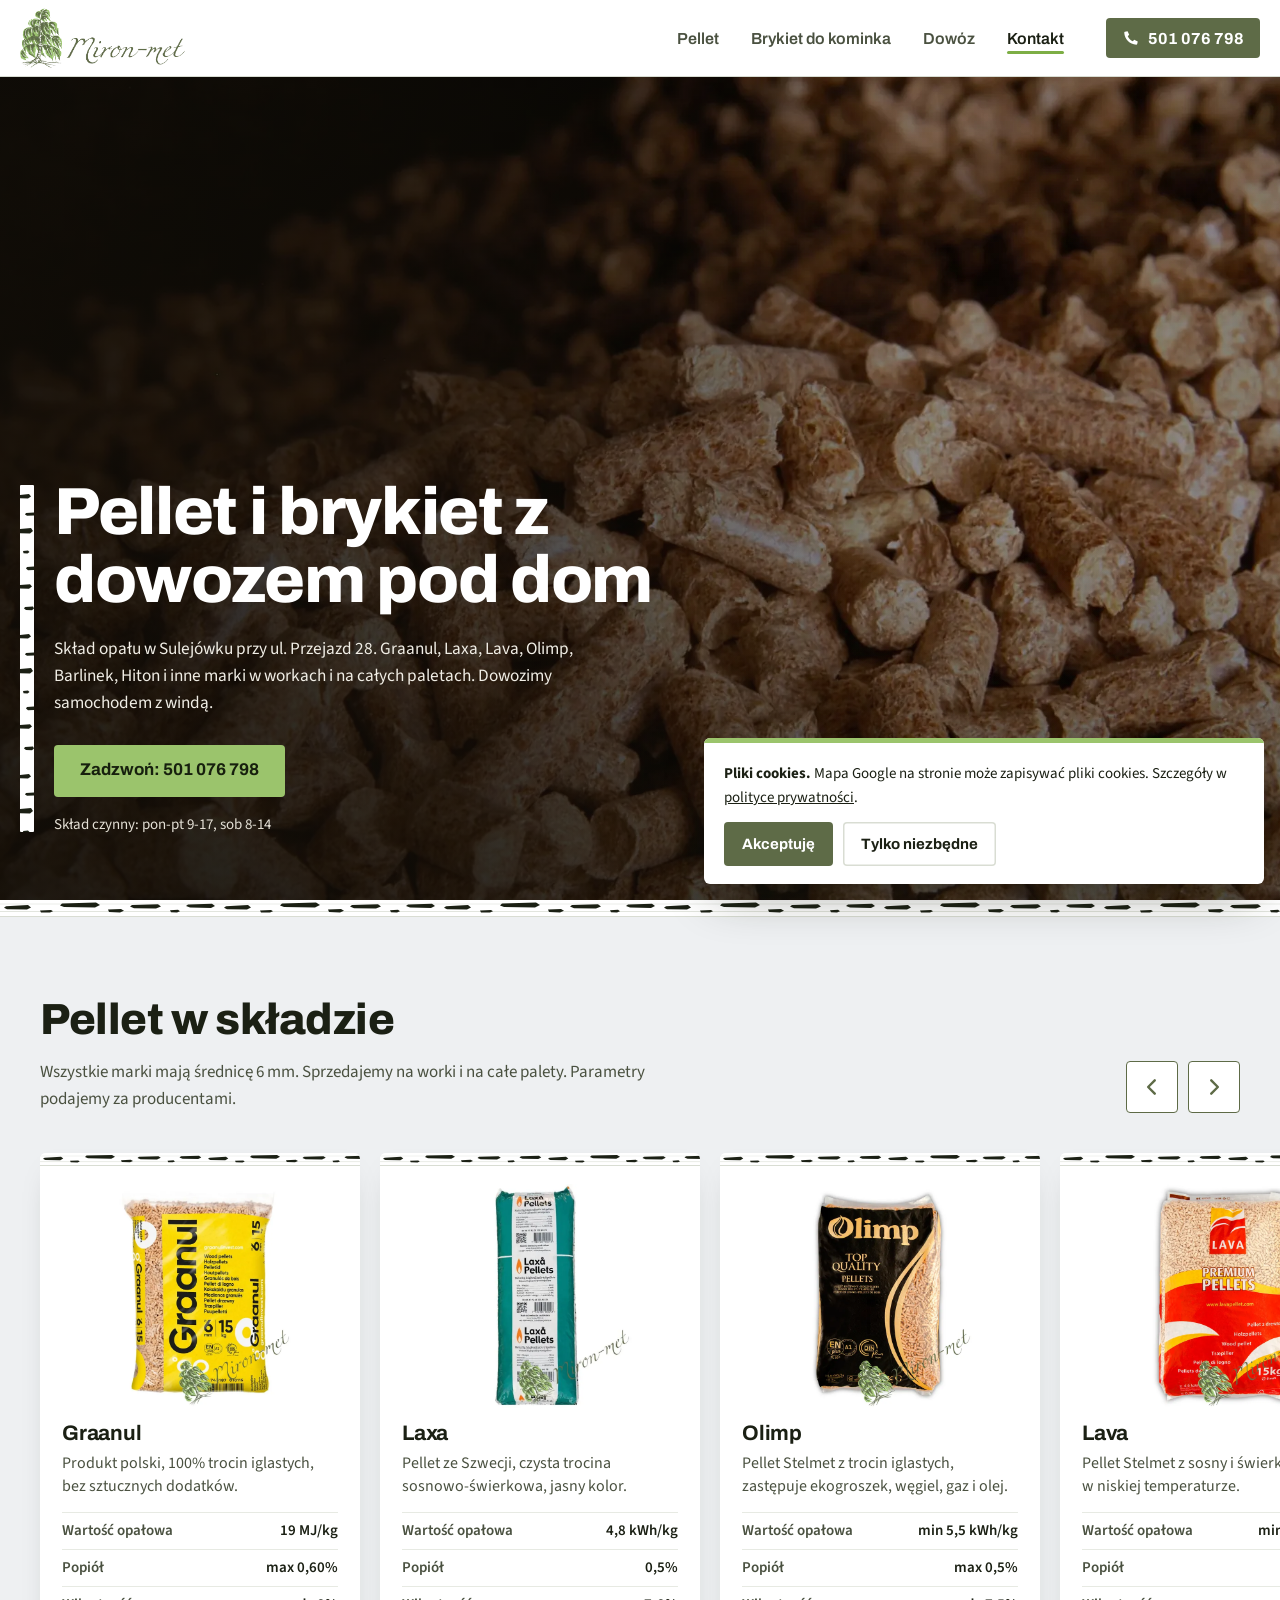
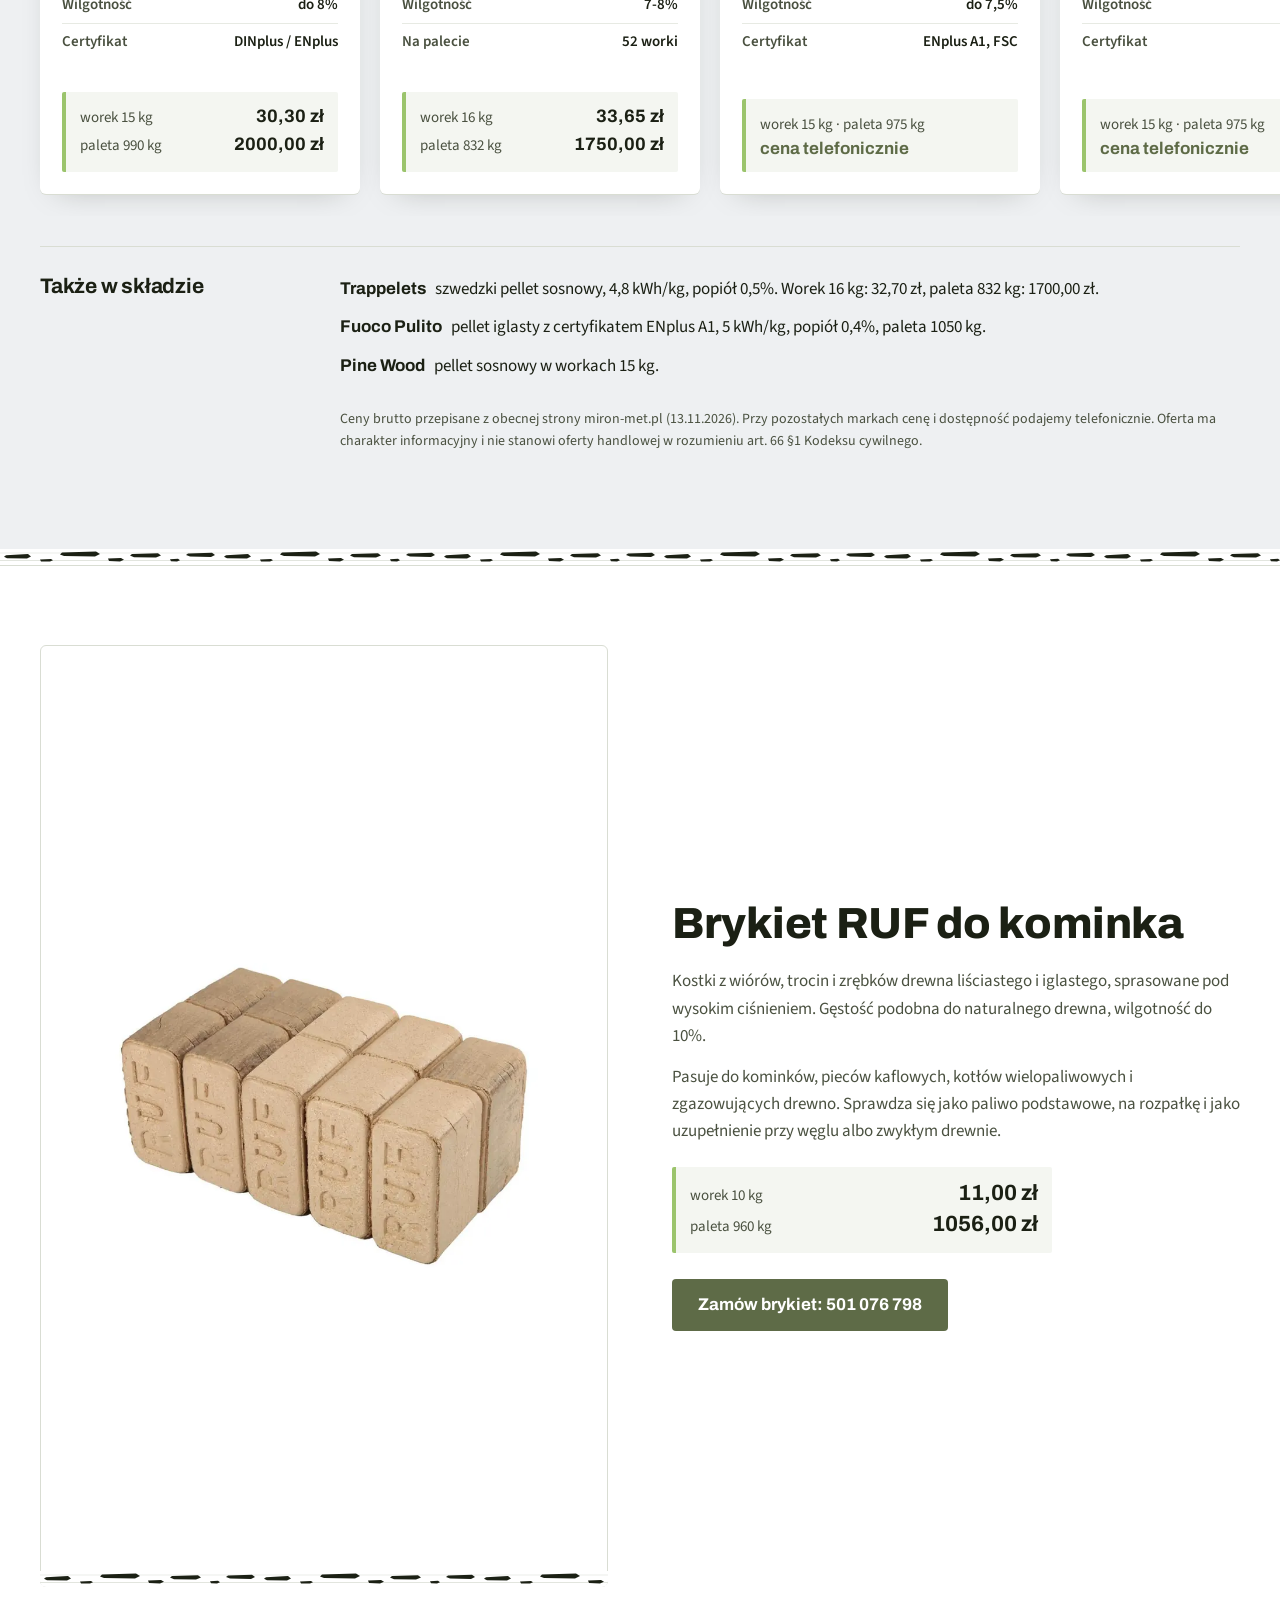
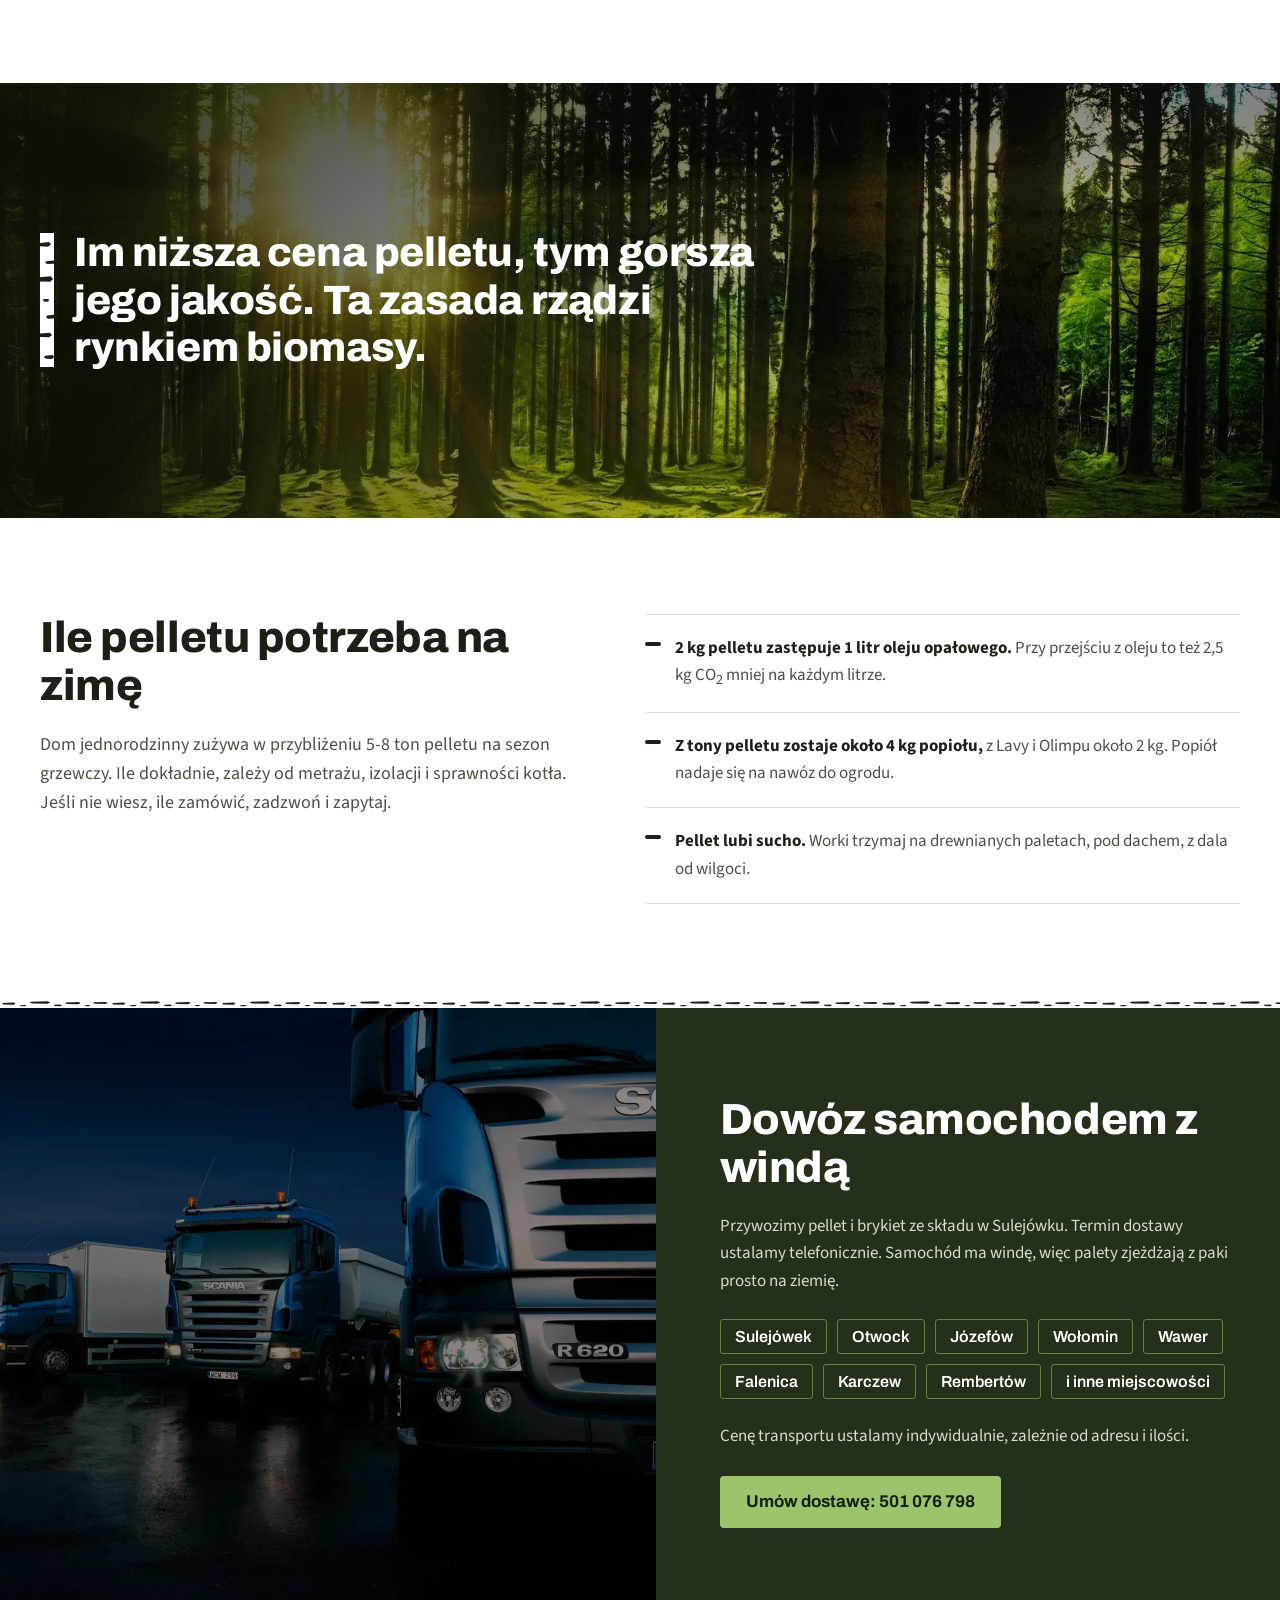
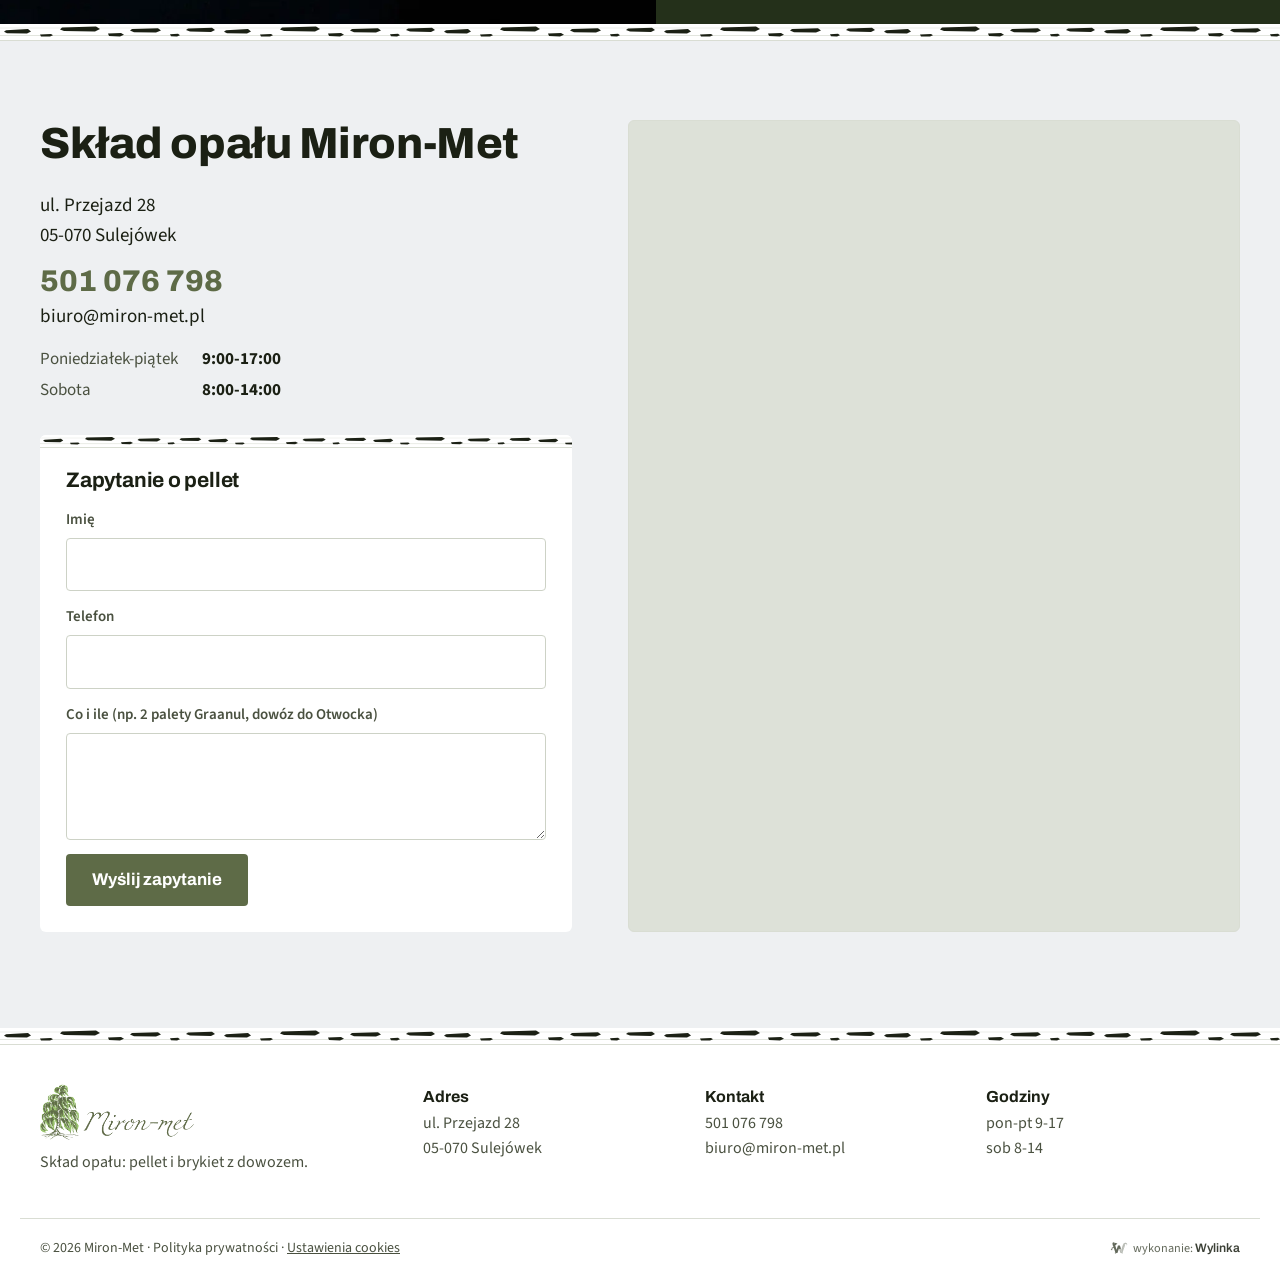
==== index.html @ 3f027bc9 "Podgląd nowej strony Miron-Met (koncepcja wokół brzozy z logo)" ====
<!doctype html>
<html lang="pl">
<head>
<meta charset="utf-8">
<meta name="viewport" content="width=device-width,initial-scale=1">
<meta name="robots" content="noindex,nofollow">
<title>Pellet Sulejówek z dowozem | Miron-Met, skład opału ul. Przejazd 28</title>
<meta name="description" content="Skład opału Miron-Met w Sulejówku: pellet Graanul, Laxa, Lava, Olimp, Barlinek, Hiton i brykiet RUF. Worki i palety, dowóz samochodem z windą: Otwock, Józefów, Wołomin, Wawer, Rembertów.">
<link rel="icon" href="img/favicon-32.png" sizes="32x32">
<link rel="apple-touch-icon" href="img/ikona.png">
<link rel="preconnect" href="https://fonts.googleapis.com">
<link rel="preconnect" href="https://fonts.gstatic.com" crossorigin>
<link href="https://fonts.googleapis.com/css2?family=Archivo:wght@600;700;800&family=Source+Sans+3:wght@400;600;700&display=swap" rel="stylesheet">
<link rel="preload" as="image" href="img/hero-m.webp" media="(max-width:760px)">
<link rel="preload" as="image" href="img/hero.webp" media="(min-width:761px)">
<link rel="stylesheet" href="styl.css">
</head>
<body>

<header class="top" id="top">
  <div class="top__in">
    <a class="logo" href="#top" aria-label="Miron-Met, strona główna"><img src="img/logo.webp" width="557" height="203" alt="Miron-Met"></a>
    <nav class="nav" id="nav" aria-label="Menu główne">
      <a href="#pellet" class="is-active">Pellet</a>
      <a href="#brykiet">Brykiet do kominka</a>
      <a href="#dowoz">Dowóz</a>
      <a href="#kontakt">Kontakt</a>
      <a class="nav__tel-m" href="tel:+48501076798">Zadzwoń: 501 076 798</a>
    </nav>
    <a class="top__tel" href="tel:+48501076798"><svg viewBox="0 0 20 20" aria-hidden="true"><path d="M6.2 2.5 8 6.4 6.4 8c.9 2.2 3.4 4.7 5.6 5.6l1.6-1.6 3.9 1.8-.6 2.9c-.1.5-.6.8-1.1.8C8.6 17.1 2.9 11.4 2.5 4.2c0-.5.3-1 .8-1.1z"/></svg><span>501 076 798</span></a>
    <button class="burger" id="burger" aria-expanded="false" aria-controls="nav" aria-label="Otwórz menu"><span></span><span></span></button>
  </div>
</header>

<main>
<section class="hero" aria-labelledby="h1">
  <picture>
    <source media="(max-width:760px)" srcset="img/hero-m.webp">
    <img class="hero__img" src="img/hero.webp" width="1920" height="1197" alt="Pellet drzewny z bliska" fetchpriority="high">
  </picture>
  <div class="hero__in">
    <div class="hero__txt">
      <h1 id="h1">Pellet i brykiet z dowozem pod dom</h1>
      <p>Skład opału w Sulejówku przy ul. Przejazd 28. Graanul, Laxa, Lava, Olimp, Barlinek, Hiton i inne marki w workach i na całych paletach. Dowozimy samochodem z windą.</p>
      <a class="btn btn--lisc" href="tel:+48501076798">Zadzwoń: 501 076 798</a>
      <p class="hero__godz">Skład czynny: pon-pt 9-17, sob 8-14</p>
    </div>
  </div>
</section>

<section class="sek sek--szara" id="pellet" aria-labelledby="h-pellet">
  <div class="wrap">
    <div class="sek__head">
      <h2 id="h-pellet">Pellet w składzie</h2>
      <p>Wszystkie marki mają średnicę 6 mm. Sprzedajemy na worki i na całe palety. Parametry podajemy za producentami.</p>
      <div class="strzalki" aria-hidden="false">
        <button class="strz" data-dir="-1" aria-label="Poprzednie"><svg viewBox="0 0 20 20"><path d="M12.5 4 6.5 10l6 6"/></svg></button>
        <button class="strz" data-dir="1" aria-label="Następne"><svg viewBox="0 0 20 20"><path d="M7.5 4l6 6-6 6"/></svg></button>
      </div>
    </div>
  </div>
  <div class="tor" id="tor" tabindex="0" aria-label="Marki pelletu, przesuń w bok">
    <article class="karta">
      <div class="karta__img"><img src="img/graanul.webp" width="600" height="699" alt="Worek pelletu Graanul 15 kg" loading="lazy"></div>
      <div class="karta__txt">
        <h3>Graanul</h3>
        <p class="karta__opis">Produkt polski, 100% trocin iglastych, bez sztucznych dodatków.</p>
        <ul class="parametry"><li><span>Wartość opałowa</span>19 MJ/kg</li><li><span>Popiół</span>max 0,60%</li><li><span>Wilgotność</span>do 8%</li><li><span>Certyfikat</span>DINplus / ENplus</li></ul>
        <ul class="ceny"><li><span>worek 15 kg</span><b>30,30 zł</b></li><li><span>paleta 990 kg</span><b>2000,00 zł</b></li></ul>
      </div>
    </article>
    <article class="karta">
      <div class="karta__img"><img src="img/laxa.webp" width="600" height="699" alt="Worki pelletu Laxa 16 kg" loading="lazy"></div>
      <div class="karta__txt">
        <h3>Laxa</h3>
        <p class="karta__opis">Pellet ze Szwecji, czysta trocina sosnowo-świerkowa, jasny kolor.</p>
        <ul class="parametry"><li><span>Wartość opałowa</span>4,8 kWh/kg</li><li><span>Popiół</span>0,5%</li><li><span>Wilgotność</span>7-8%</li><li><span>Na palecie</span>52 worki</li></ul>
        <ul class="ceny"><li><span>worek 16 kg</span><b>33,65 zł</b></li><li><span>paleta 832 kg</span><b>1750,00 zł</b></li></ul>
      </div>
    </article>
    <article class="karta">
      <div class="karta__img"><img src="img/olimp.webp" width="600" height="700" alt="Worek pelletu Olimp" loading="lazy"></div>
      <div class="karta__txt">
        <h3>Olimp</h3>
        <p class="karta__opis">Pellet Stelmet z trocin iglastych, zastępuje ekogroszek, węgiel, gaz i olej.</p>
        <ul class="parametry"><li><span>Wartość opałowa</span>min 5,5 kWh/kg</li><li><span>Popiół</span>max 0,5%</li><li><span>Wilgotność</span>do 7,5%</li><li><span>Certyfikat</span>ENplus A1, FSC</li></ul>
        <ul class="ceny"><li class="tel"><span>worek 15 kg · paleta 975 kg</span><b>cena telefonicznie</b></li></ul>
      </div>
    </article>
    <article class="karta">
      <div class="karta__img"><img src="img/lava.webp" width="600" height="700" alt="Worek pelletu Lava" loading="lazy"></div>
      <div class="karta__txt">
        <h3>Lava</h3>
        <p class="karta__opis">Pellet Stelmet z sosny i świerka, suszony w niskiej temperaturze.</p>
        <ul class="parametry"><li><span>Wartość opałowa</span>min 5,3 kWh/kg</li><li><span>Popiół</span>max 0,5%</li><li><span>Wilgotność</span>do 8%</li><li><span>Certyfikat</span>FSC</li></ul>
        <ul class="ceny"><li class="tel"><span>worek 15 kg · paleta 975 kg</span><b>cena telefonicznie</b></li></ul>
      </div>
    </article>
    <article class="karta">
      <div class="karta__img"><img src="img/barlinek.webp" width="600" height="700" alt="Worek pelletu Barlinek" loading="lazy"></div>
      <div class="karta__txt">
        <h3>Barlinek</h3>
        <p class="karta__opis">70% trocin iglastych i 30% liściastych. Do kotłów, kominków i pieców.</p>
        <ul class="parametry"><li><span>Wartość opałowa</span>ok. 5,3 kWh/kg</li><li><span>Popiół</span>0,3-0,5%</li><li><span>Wilgotność</span>do 10%</li><li><span>Średnica</span>6 mm</li></ul>
        <ul class="ceny"><li class="tel"><span>worek 15 kg · paleta 990 kg</span><b>cena telefonicznie</b></li></ul>
      </div>
    </article>
    <article class="karta">
      <div class="karta__img"><img src="img/hiton.webp" width="170" height="247" alt="Worek pelletu Hiton" loading="lazy"></div>
      <div class="karta__txt">
        <h3>Hiton</h3>
        <p class="karta__opis">Polski pellet sosnowy o intensywnym zapachu sosny, do każdego kotła na biomasę.</p>
        <ul class="parametry"><li><span>Wartość opałowa</span>5 kWh/kg</li><li><span>Popiół</span>do 0,5%</li><li><span>Wilgotność</span>max 10%</li><li><span>Certyfikat</span>ENplus, DINplus A1</li></ul>
        <ul class="ceny"><li class="tel"><span>worek 15 kg · paleta 975 kg</span><b>cena telefonicznie</b></li></ul>
      </div>
    </article>
    <article class="karta">
      <div class="karta__img"><img src="img/arbour.webp" width="600" height="700" alt="Worek pelletu Arbour 15 kg" loading="lazy"></div>
      <div class="karta__txt">
        <h3>Arbour</h3>
        <p class="karta__opis">100% drewna iglastego z polskich lasów, lekkie worki 15 kg.</p>
        <ul class="parametry"><li><span>Wartość opałowa</span>5 kWh/kg</li><li><span>Popiół</span>0,4-0,5%</li><li><span>Wilgotność</span>6-7%</li><li><span>Certyfikat</span>DINplus</li></ul>
        <ul class="ceny"><li class="tel"><span>worek 15 kg · paleta 990 kg</span><b>cena telefonicznie</b></li></ul>
      </div>
    </article>
    <article class="karta">
      <div class="karta__img"><img src="img/oak-holz.webp" width="600" height="699" alt="Worek pelletu dębowego Oak Holz" loading="lazy"></div>
      <div class="karta__txt">
        <h3>Oak Holz dębowy</h3>
        <p class="karta__opis">Pellet wyłącznie z trocin liściastych o udokumentowanym pochodzeniu.</p>
        <ul class="parametry"><li><span>Wartość opałowa</span>4,9 kWh/kg</li><li><span>Popiół</span>0,4%</li><li><span>Wilgotność</span>max 6,5%</li><li><span>Certyfikat</span>ENplus A1</li></ul>
        <ul class="ceny"><li class="tel"><span>worek 15 kg</span><b>cena telefonicznie</b></li></ul>
      </div>
    </article>
    <article class="karta">
      <div class="karta__img"><img src="img/benefit.webp" width="600" height="459" alt="Worek pelletu Benefit Sosnowy" loading="lazy"></div>
      <div class="karta__txt">
        <h3>Benefit sosnowy</h3>
        <p class="karta__opis">Pellet z trocin iglastych, klasa A1 wg EN ISO 17225-2.</p>
        <ul class="parametry"><li><span>Wartość opałowa</span>4,9 kWh/kg</li><li><span>Popiół</span>0,7%</li><li><span>Wilgotność</span>max 10%</li><li><span>Na palecie</span>65 worków</li></ul>
        <ul class="ceny"><li class="tel"><span>worek 15 kg · paleta 975 kg</span><b>cena telefonicznie</b></li></ul>
      </div>
    </article>
  </div>
  <div class="wrap">
    <div class="pozostale">
      <h3>Także w składzie</h3>
      <ul>
        <li><b>Trappelets</b> szwedzki pellet sosnowy, 4,8 kWh/kg, popiół 0,5%. Worek 16 kg: 32,70 zł, paleta 832 kg: 1700,00 zł.</li>
        <li><b>Fuoco Pulito</b> pellet iglasty z certyfikatem ENplus A1, 5 kWh/kg, popiół 0,4%, paleta 1050 kg.</li>
        <li><b>Pine Wood</b> pellet sosnowy w workach 15 kg.</li>
      </ul>
      <p class="przypis">Ceny brutto przepisane z obecnej strony miron-met.pl (13.11.2026). Przy pozostałych markach cenę i dostępność podajemy telefonicznie. Oferta ma charakter informacyjny i nie stanowi oferty handlowej w rozumieniu art. 66 §1 Kodeksu cywilnego.</p>
    </div>
  </div>
</section>

<section class="sek" id="brykiet" aria-labelledby="h-bryk">
  <div class="wrap bryk">
    <figure class="bryk__img"><img src="img/brykiet-ruf.webp" width="900" height="900" alt="Brykiet drzewny RUF w kostkach" loading="lazy"></figure>
    <div class="bryk__txt">
      <h2 id="h-bryk">Brykiet RUF do kominka</h2>
      <p>Kostki z wiórów, trocin i zrębków drewna liściastego i iglastego, sprasowane pod wysokim ciśnieniem. Gęstość podobna do naturalnego drewna, wilgotność do 10%.</p>
      <p>Pasuje do kominków, pieców kaflowych, kotłów wielopaliwowych i zgazowujących drewno. Sprawdza się jako paliwo podstawowe, na rozpałkę i jako uzupełnienie przy węglu albo zwykłym drewnie.</p>
      <ul class="ceny ceny--duze"><li><span>worek 10 kg</span><b>11,00 zł</b></li><li><span>paleta 960 kg</span><b>1056,00 zł</b></li></ul>
      <a class="btn btn--oliwka" href="tel:+48501076798">Zamów brykiet: 501 076 798</a>
    </div>
  </div>
</section>

<section class="las" aria-labelledby="h-las">
  <img src="img/las.webp" width="1920" height="547" alt="Las iglasty w słońcu" loading="lazy">
  <div class="las__in"><p id="h-las">Im niższa cena pelletu, tym gorsza jego jakość. Ta zasada rządzi rynkiem biomasy.</p></div>
</section>

<section class="sek" id="porady" aria-labelledby="h-por">
  <div class="wrap porady">
    <div>
      <h2 id="h-por">Ile pelletu potrzeba na zimę</h2>
      <p>Dom jednorodzinny zużywa w przybliżeniu 5-8 ton pelletu na sezon grzewczy. Ile dokładnie, zależy od metrażu, izolacji i sprawności kotła. Jeśli nie wiesz, ile zamówić, zadzwoń i zapytaj.</p>
    </div>
    <ul class="porady__lista">
      <li><b>2 kg pelletu zastępuje 1 litr oleju opałowego.</b> Przy przejściu z oleju to też 2,5 kg CO<sub>2</sub> mniej na każdym litrze.</li>
      <li><b>Z tony pelletu zostaje około 4 kg popiołu,</b> z Lavy i Olimpu około 2 kg. Popiół nadaje się na nawóz do ogrodu.</li>
      <li><b>Pellet lubi sucho.</b> Worki trzymaj na drewnianych paletach, pod dachem, z dala od wilgoci.</li>
    </ul>
  </div>
</section>

<section class="dowoz" id="dowoz" aria-labelledby="h-dowoz">
  <div class="dowoz__img"><img src="img/dowoz.webp" width="1600" height="1000" alt="Samochody dostawcze nocą" loading="lazy"></div>
  <div class="dowoz__txt">
    <h2 id="h-dowoz">Dowóz samochodem z windą</h2>
    <p>Przywozimy pellet i brykiet ze składu w Sulejówku. Termin dostawy ustalamy telefonicznie. Samochód ma windę, więc palety zjeżdżają z paki prosto na ziemię.</p>
    <ul class="miejsca">
      <li>Sulejówek</li><li>Otwock</li><li>Józefów</li><li>Wołomin</li><li>Wawer</li><li>Falenica</li><li>Karczew</li><li>Rembertów</li><li>i inne miejscowości</li>
    </ul>
    <p class="dowoz__cena">Cenę transportu ustalamy indywidualnie, zależnie od adresu i ilości.</p>
    <a class="btn btn--lisc" href="tel:+48501076798">Umów dostawę: 501 076 798</a>
  </div>
</section>

<section class="sek sek--szara" id="kontakt" aria-labelledby="h-kont">
  <div class="wrap kontakt">
    <div class="kontakt__dane">
      <h2 id="h-kont">Skład opału Miron-Met</h2>
      <address>
        <p>ul. Przejazd 28<br>05-070 Sulejówek</p>
        <p><a class="duzy-tel" href="tel:+48501076798">501 076 798</a><br><a href="mailto:biuro@miron-met.pl">biuro@miron-met.pl</a></p>
      </address>
      <dl class="godz"><dt>Poniedziałek-piątek</dt><dd>9:00-17:00</dd><dt>Sobota</dt><dd>8:00-14:00</dd></dl>
      <form class="form" id="form" novalidate>
        <h3>Zapytanie o pellet</h3>
        <label>Imię<input name="imie" autocomplete="name"></label>
        <label>Telefon<input name="tel" type="tel" autocomplete="tel"></label>
        <label>Co i ile (np. 2 palety Graanul, dowóz do Otwocka)<textarea name="tresc" rows="3"></textarea></label>
        <button class="btn btn--oliwka" type="submit">Wyślij zapytanie</button>
        <p class="form__info" id="formInfo" hidden>To podgląd strony. Formularz zacznie działać na gotowej wersji.</p>
      </form>
    </div>
    <div class="mapa">
      <iframe title="Mapa dojazdu: ul. Przejazd 28, Sulejówek" src="https://www.google.com/maps?q=ul.%20Przejazd%2028,%2005-070%20Sulej%C3%B3wek&amp;output=embed" loading="lazy" referrerpolicy="no-referrer-when-downgrade" allowfullscreen></iframe>
    </div>
  </div>
</section>
</main>

<footer class="stopka">
  <div class="wrap stopka__in">
    <div class="stopka__firma">
      <img src="img/logo.webp" width="557" height="203" alt="Miron-Met" loading="lazy">
      <p>Skład opału: pellet i brykiet z dowozem.</p>
    </div>
    <div>
      <p><b>Adres</b><br>ul. Przejazd 28<br>05-070 Sulejówek</p>
    </div>
    <div>
      <p><b>Kontakt</b><br><a href="tel:+48501076798">501 076 798</a><br><a href="mailto:biuro@miron-met.pl">biuro@miron-met.pl</a></p>
    </div>
    <div>
      <p><b>Godziny</b><br>pon-pt 9-17<br>sob 8-14</p>
    </div>
  </div>
  <div class="wrap stopka__dol">
    <span>&copy; <span id="rok">2026</span> Miron-Met &middot; <a href="polityka-prywatnosci.html">Polityka prywatności</a> &middot; <button class="link-btn" id="cookieOpen" type="button">Ustawienia cookies</button></span>
    <a class="wylinka-badge" href="https://wylinka.pl/?utm_source=miron-met.pl&amp;utm_medium=stopka&amp;utm_campaign=wykonanie" rel="noopener" title="Strona wykonana przez Wylinka"><svg viewBox="0 0 64 64" aria-hidden="true" focusable="false" fill="currentColor"><path d="M9.8 22.8l-1.2-7.9 2.2-3.7 15.5 4.6-.5 1.5-7.2 5.5 4.7 15.6 5-15.6 7 0 4.1 12.7-4.2-.9-2.6 1.8-.8-2.2-5.3 15.6-4.3 0 .4 .2-2.1 2.8-1.3-1.1 1.1-1.4-3.1 .2-.1-1.7 2.2-.1-5.7-16.5-4.8 .6-.8 3.1 0 .5-.3 .5 .8 2.2-1.6 .5-.4-1.3-.8 1.6-1.5-.8 .8-1.6-1.4 .6-.6-1.6 2.3-.8 .2-.4 1.3-4.8 5.9-.8-2.4-6.9zM15.2 13.7l-.1-.4-.4 .8-.1 .8 .1 1 .1 .4 .3 .7 .3-.9 .1-.7 0-.8z"/><path class="wy-pod" d="M37.1 49.8l-4.5-13.3 2.6-1.8 4.2 .9 .9 2.8 3-9.7 0-.5 .1-.8 3.2-8.4 .5-1 .6-1 .9-1.1 1.3-1 1.1-.7 1.4-.5 1.4-.3 .7 0 .9 0 1.2 .3 1.4 .6 .8 .5 .7 .7 .6 .7 .5 .9 .3 .9 .1 .9 0 .8-.2 .9-.5 .9-.5 .6-.7 .5-.7 .3-.1-.1 0-.1 .5-.5 .3-.7 .2-.5 0-.6-.1-.6-.3-.7-.4-.5-.4-.4-.5-.3-.6-.3-.7 0-.7 .1-.6 .1-.5 .4-.5 .5-.3 .5-.2 .7-.1 1.5-1.4 5.1-.8 3.3-.3 .7-.5 .7-6 17.5 1.9 .1-.1 1.7-3.1-.2 1.1 1.4-1.3 1.1-2.1-2.8 .4-.2z"/><path class="wy-old" d="M40.8 50l.4-.2-4.1 0-4.2-12.5 2.5-1.7 4.3 .9 .6 1.9 .6-1.6 0-.3 2.4-7.8 0-.5 .1-.8 3.2-8.4 .4-.8 .6-.9 .9-1.2 .9-.9 1.3-.8 1.4-.6 1.2-.3 1.4-.1 1.3 .1 .6 .2 .8 .3 1.1 .6 .9 .7 .7 .9 .5 .9 .3 .9 .1 1.1-.1 .9-.3 .9-.4 .7-.6 .7-.6 .4-.6 .2-.1-.1 0-.1 .5-.5 .3-.7 .2-.5 0-.5-.1-.6-.2-.6-.3-.5-.4-.5-.5-.3-.6-.3-.7-.1-.6 0-.6 .1-.6 .3-.6 .5-.3 .4-.2 .5-.1 .5-.1 1.5-1.4 5.1-.8 3.3-.3 .7-.5 .7-6 17.5 1.9 .1-.1 1.7-3.1-.2 1.1 1.4-1.3 1.1zM49.6 17.1l.6 1.7-1.5 1.9 .4 .4 1.8-2.1-.7-2.1zM48.1 28.3l.5 1.8-1.7 1.8 .4 .4 1.9-2-.6-2.2zM37.9 41.7l1.7-1.5-.4-.4-1.7 1.4zM42.6 38.7l-1.5 2.8 1.1 2-1.3 2.6 .5 .2 1.5-2.8-1.1-2 1.4-2.5z"/></svg><span>wykonanie: <b>Wylinka</b></span></a>
  </div>
</footer>

<div class="cookies" id="cookies" role="dialog" aria-labelledby="ck-t" hidden>
  <p id="ck-t"><b>Pliki cookies.</b> Mapa Google na stronie może zapisywać pliki cookies. Szczegóły w <a href="polityka-prywatnosci.html">polityce prywatności</a>.</p>
  <div class="cookies__btn">
    <button class="btn btn--oliwka btn--maly" data-ck="all" type="button">Akceptuję</button>
    <button class="btn btn--jasny btn--maly" data-ck="min" type="button">Tylko niezbędne</button>
  </div>
</div>

<script src="skrypt.js" defer></script>
</body>
</html>
---- styl.css ----
/* Miron-Met: motyw brzozy z logo (biała kora z ciemnymi przetchlinkami) */
:root{
  --oliwka:#5E6B47;      /* napis i pień w logo */
  --oliwka-ciemna:#46512F;
  --lisc:#9BC46C;        /* liście brzozy w logo */
  --lisc-mocny:#7DAE45;
  --las:#24301A;         /* mocna ciemna sekcja */
  --tekst:#1B2014;
  --tekst2:#4A5140;
  --szary:#EEF0F2;
  --linia:#D9DDD3;
  --kora:#1B2014;
  --bialy:#FFFFFF;
  --kora-poziom:url("data:image/svg+xml,%3Csvg xmlns='http://www.w3.org/2000/svg' width='220' height='16' viewBox='0 0 220 16'%3E%3Crect width='220' height='16' fill='%23fff'/%3E%3Cpath d='M0 11.5h220' stroke='%23E2E5DE' stroke-width='1'/%3E%3Cpath d='M0 4h220' stroke='%23ECEEE9' stroke-width='1'/%3E%3Cg fill='%231B2014'%3E%3Cpath d='M6 6.2 28 5.1 31 7.4 27 9.6 7 9.2 4 7.8Z'/%3E%3Cpath d='M40 10.4 51 9.9 53 11.3 50 12.6 41 12.4Z'/%3E%3Cpath d='M62 3.4 96 2.6 100 5 95 7.6 64 7 60 5.4Z'/%3E%3Cpath d='M108 9.6 121 9 124 10.8 120 12.4 109 12Z'/%3E%3Cpath d='M132 5 158 4.2 161 6.4 156 8.6 134 8.2 130 6.6Z'/%3E%3Cpath d='M170 10.2 178 9.8 180 11.2 177 12.4 171 12.2Z'/%3E%3Cpath d='M188 4.4 212 3.8 215 6 211 8 190 7.6 186 6Z'/%3E%3C/g%3E%3C/svg%3E");
  --kora-pion:url("data:image/svg+xml,%3Csvg xmlns='http://www.w3.org/2000/svg' width='14' height='140' viewBox='0 0 14 140'%3E%3Crect width='14' height='140' fill='%23fff'/%3E%3Cg fill='%231B2014'%3E%3Cpath d='M0 10 9 9 11 11.5 8 13.6 0 13.2Z'/%3E%3Cpath d='M6 28 14 27.4 14 30.6 7 30.8 5 29.4Z'/%3E%3Cpath d='M0 44 11 43 13 46 10 48.6 0 48.2Z'/%3E%3Cpath d='M3 66 8 65.6 9.5 67 7.5 68.4 3.5 68.2Z'/%3E%3Cpath d='M7 82 14 81.4 14 85 8 85.2 6 83.6Z'/%3E%3Cpath d='M0 100 10 99.2 12 101.6 9 103.8 0 103.4Z'/%3E%3Cpath d='M5 122 13 121.4 14 123.6 12 125.2 6 125 4 123.6Z'/%3E%3C/g%3E%3C/svg%3E");
}
*{box-sizing:border-box}
html{scroll-behavior:smooth;scroll-padding-top:72px;-webkit-text-size-adjust:100%}
body{margin:0;background:var(--bialy);color:var(--tekst);font:400 17px/1.6 "Source Sans 3",system-ui,-apple-system,"Segoe UI",sans-serif;overflow-x:hidden}
img{max-width:100%;display:block}
a{color:inherit}
h1,h2,h3{font-family:Archivo,system-ui,sans-serif;line-height:1.12;margin:0;letter-spacing:-.01em}
h2{font-size:clamp(28px,3.4vw,44px);font-weight:800;color:var(--tekst)}
h3{font-size:21px;font-weight:700}
p{margin:0 0 14px}
.wrap{max-width:1240px;margin:0 auto;padding:0 20px}
button{font:inherit;cursor:pointer}

/* przyciski: prostokątne z pasem kory na dole */
.btn{display:inline-flex;align-items:center;justify-content:center;gap:10px;min-height:52px;padding:15px 26px;border:0;border-radius:4px;font:700 17px/1.1 Archivo,sans-serif;text-decoration:none;position:relative;overflow:hidden;transition:transform .15s ease,background-color .15s ease}
.btn:active{transform:translateY(1px)}
.btn--lisc{background:var(--lisc);color:#17200E}
.btn--lisc:hover{background:#A9CF7C}
.btn--oliwka{background:var(--oliwka);color:#fff}
.btn--oliwka:hover{background:var(--oliwka-ciemna)}
.btn--jasny{background:#fff;color:var(--tekst);box-shadow:inset 0 0 0 1.5px var(--linia)}
.btn--maly{min-height:44px;padding:10px 18px;font-size:15px}

/* nagłówek */
.top{position:sticky;top:0;z-index:50;background:#fff;border-bottom:1px solid var(--linia)}
.top__in{max-width:1400px;margin:0 auto;padding:0 20px;height:76px;display:flex;align-items:center;gap:28px}
.logo img{height:60px;width:auto}
.nav{display:flex;gap:4px;margin-left:auto}
.nav a{padding:10px 14px;text-decoration:none;font:600 16px Archivo,sans-serif;color:var(--tekst2);border-radius:3px;position:relative}
.nav a:hover{color:var(--tekst)}
.nav a.is-active{color:var(--tekst)}
.nav a.is-active::after{content:"";position:absolute;left:14px;right:14px;bottom:3px;height:3px;background:var(--lisc-mocny);border-radius:2px}
.nav__tel-m{display:none}
.top__tel{display:inline-flex;align-items:center;gap:8px;background:var(--oliwka);color:#fff;text-decoration:none;font:700 16px Archivo,sans-serif;padding:11px 16px;border-radius:4px}
.top__tel svg{width:18px;height:18px;fill:currentColor}
.top__tel:hover{background:var(--oliwka-ciemna)}
.burger{display:none}

/* pierwszy ekran */
.hero{position:relative;min-height:calc(100vh - 77px);min-height:calc(100svh - 77px);display:flex;color:#fff;overflow:hidden;background:#3a2a1a}
.hero picture,.hero__img{position:absolute;inset:0;width:100%;height:100%}
.hero__img{object-fit:cover;object-position:60% 55%}
.hero::before{content:"";position:absolute;inset:0;z-index:1;background:linear-gradient(90deg,rgba(18,14,8,.82) 0%,rgba(18,14,8,.6) 38%,rgba(18,14,8,.08) 72%),linear-gradient(0deg,rgba(18,14,8,.45),rgba(18,14,8,0) 45%)}
.hero__in{position:relative;z-index:2;width:100%;max-width:1400px;margin:0 auto;padding:48px 20px 64px;display:flex;align-items:flex-end}
.hero__txt{max-width:640px;padding-left:34px;position:relative}
.hero__txt::before{content:"";position:absolute;left:0;top:6px;bottom:4px;width:14px;background:var(--kora-pion) repeat-y;background-size:14px auto;border-radius:1px}
.hero h1{font-size:clamp(40px,5.2vw,76px);font-weight:800;line-height:1.02;letter-spacing:-.02em;margin-bottom:22px;text-wrap:balance}
.hero p{font-size:clamp(17px,1.35vw,20px);line-height:1.55;color:#F1EEE6;max-width:560px;margin-bottom:28px}
.hero .hero__godz{font-size:15px;margin:16px 0 0;color:#E4E0D6}

/* sekcje */
.sek{padding:96px 0;position:relative}
.sek--szara{background:var(--szary)}
.sek + .sek::before,.sek--szara::before{content:"";position:absolute;left:0;right:0;top:0;height:16px;background:var(--kora-poziom) repeat-x;background-size:auto 16px;border-bottom:1px solid var(--linia)}
.sek__head{display:grid;grid-template-columns:1fr auto;gap:8px 40px;align-items:end;margin-bottom:36px}
.sek__head h2{grid-column:1}
.sek__head p{grid-column:1;max-width:620px;color:var(--tekst2);margin:6px 0 0}
.strzalki{grid-column:2;grid-row:1 / span 2;display:flex;gap:10px}
.strz{width:52px;height:52px;border-radius:4px;border:1.5px solid var(--oliwka);background:#fff;display:grid;place-items:center}
.strz svg{width:22px;height:22px;fill:none;stroke:var(--oliwka);stroke-width:2.2;stroke-linecap:round;stroke-linejoin:round}
.strz:hover{background:var(--oliwka)}
.strz:hover svg{stroke:#fff}

/* karty pelletu - tor przesuwany palcem i myszą */
.tor{display:flex;gap:20px;overflow-x:auto;scroll-snap-type:x mandatory;padding:4px max(20px,calc((100vw - 1240px)/2 + 20px)) 22px;scroll-padding:0 max(20px,calc((100vw - 1240px)/2 + 20px));scrollbar-width:thin;scrollbar-color:var(--oliwka) transparent;cursor:grab;outline:none}
.tor.drag{cursor:grabbing;scroll-snap-type:none}
.tor.drag *{user-select:none;pointer-events:none}
.karta{flex:0 0 320px;scroll-snap-align:start;background:#fff;border-radius:6px;overflow:hidden;display:flex;flex-direction:column;box-shadow:0 1px 0 var(--linia),0 10px 30px -18px rgba(27,32,20,.35)}
.karta::before{content:"";height:12px;flex:none;background:var(--kora-poziom) repeat-x;background-size:auto 12px;border-bottom:1px solid var(--linia)}
.karta__img{height:250px;padding:18px 16px 8px;background:#fff}
.karta__img img{width:100%;height:100%;object-fit:contain}
.karta__txt{padding:6px 22px 22px;display:flex;flex-direction:column;flex:1}
.karta h3{margin-bottom:6px}
.karta__opis{font-size:16px;color:var(--tekst2);line-height:1.45;min-height:46px}
.parametry{list-style:none;margin:0 0 16px;padding:0;font-size:15px}
.parametry li{display:flex;justify-content:space-between;gap:10px;padding:6px 0;border-top:1px solid #E7EAE3}
.parametry span{color:var(--tekst2)}
.parametry li{font-weight:600}
.ceny{list-style:none;margin:auto 0 0;padding:12px 14px;background:#F4F6F1;border-left:4px solid var(--lisc);border-radius:2px}
.ceny li{display:flex;justify-content:space-between;align-items:baseline;gap:10px;font-size:15px;padding:2px 0}
.ceny span{color:var(--tekst2)}
.ceny b{font:700 18px Archivo,sans-serif;color:var(--tekst);white-space:nowrap}
.ceny li.tel{flex-direction:column;align-items:flex-start;gap:2px}
.ceny li.tel b{font-size:17px;color:var(--oliwka)}
.ceny--duze{margin:22px 0 26px;max-width:380px}
.ceny--duze b{font-size:22px}
.pozostale{margin-top:30px;display:grid;grid-template-columns:260px 1fr;gap:10px 40px;border-top:1px solid var(--linia);padding-top:28px}
.pozostale ul{margin:0;padding:0;list-style:none}
.pozostale li{padding:0 0 10px}
.pozostale li b{font-family:Archivo,sans-serif;margin-right:6px}
.przypis{grid-column:2;font-size:14px;color:var(--tekst2);margin:8px 0 0}

/* brykiet */
.bryk{display:grid;grid-template-columns:1fr 1fr;gap:64px;align-items:center}
.bryk__img{margin:0;background:#fff;border:1px solid var(--linia);border-radius:6px;padding:20px;position:relative}
.bryk__img::after{content:"";position:absolute;left:-1px;right:-1px;bottom:-1px;height:16px;background:var(--kora-poziom) repeat-x;background-size:auto 16px;border-radius:0 0 6px 6px}
.bryk__img img{width:100%;aspect-ratio:4/3;object-fit:contain}
.bryk__txt h2{margin-bottom:20px}
.bryk__txt p{color:var(--tekst2)}

/* las */
.las{position:relative;height:clamp(300px,34vw,520px);overflow:hidden;color:#fff;display:flex;align-items:center}
.las img{position:absolute;inset:0;width:100%;height:100%;object-fit:cover}
.las::before{content:"";position:absolute;inset:0;z-index:1;background:linear-gradient(90deg,rgba(14,22,8,.78),rgba(14,22,8,.25) 70%)}
.las__in{position:relative;z-index:2;max-width:1240px;margin:0 auto;padding:0 20px;width:100%}
.las__in p{max-width:760px;font:800 clamp(26px,3.2vw,44px)/1.15 Archivo,sans-serif;letter-spacing:-.01em;margin:0;padding-left:34px;position:relative}
.las__in p::before{content:"";position:absolute;left:0;top:4px;bottom:4px;width:14px;background:var(--kora-pion) repeat-y;background-size:14px auto}

/* porady */
.porady{display:grid;grid-template-columns:1fr 1.1fr;gap:64px}
.porady h2{margin-bottom:20px}
.porady p{color:var(--tekst2);font-size:18px}
.porady__lista{list-style:none;margin:0;padding:0}
.porady__lista li{padding:20px 0 20px 30px;border-top:1px solid var(--linia);position:relative;color:var(--tekst2)}
.porady__lista li:last-child{border-bottom:1px solid var(--linia)}
.porady__lista li::before{content:"";position:absolute;left:0;top:27px;width:16px;height:4px;border-radius:2px;background:var(--kora)}
.porady__lista b{color:var(--tekst)}

/* dowóz - mocna ciemna sekcja */
.dowoz{display:grid;grid-template-columns:1.05fr 1fr;background:var(--las);color:#fff;position:relative}
.dowoz::before{content:"";position:absolute;left:0;right:0;top:0;height:8px;z-index:2;background:var(--kora-poziom) repeat-x;background-size:auto 8px}
.dowoz__img{position:relative;min-height:520px}
.dowoz__img img{position:absolute;inset:0;width:100%;height:100%;object-fit:cover;object-position:70% 50%}
.dowoz__txt{padding:96px max(20px,calc((100vw - 1240px)/2 + 20px)) 96px 64px}
.dowoz h2{color:#fff;margin-bottom:20px}
.dowoz p{color:#D7DDCB}
.miejsca{list-style:none;margin:24px 0;padding:0;display:flex;flex-wrap:wrap;gap:10px}
.miejsca li{padding:8px 14px;border:1.5px solid rgba(155,196,108,.55);border-radius:3px;font:600 16px Archivo,sans-serif;color:#fff}
.dowoz__cena{margin-bottom:26px}

/* kontakt */
.kontakt{display:grid;grid-template-columns:1fr 1.15fr;gap:56px;align-items:stretch}
.kontakt h2{margin-bottom:22px}
address{font-style:normal;font-size:19px}
address a{text-decoration:none}
address a:hover{text-decoration:underline}
.duzy-tel{font:800 30px Archivo,sans-serif;color:var(--oliwka)}
.godz{display:grid;grid-template-columns:auto 1fr;gap:4px 24px;margin:0 0 30px;font-size:17px}
.godz dt{color:var(--tekst2)}
.godz dd{margin:0;font-weight:700}
.form{background:#fff;border-radius:6px;padding:34px 26px 26px;display:grid;gap:14px;position:relative;overflow:hidden}
.form::before{content:"";position:absolute;left:0;right:0;top:0;height:12px;background:var(--kora-poziom) repeat-x;background-size:auto 12px;border-bottom:1px solid var(--linia)}
.form h3{margin-bottom:2px}
.form label{display:grid;gap:6px;font-size:15px;font-weight:600;color:var(--tekst2)}
.form input,.form textarea{font:inherit;font-size:17px;padding:12px 14px;border:1.5px solid #CDD2C6;border-radius:4px;background:#fff;color:var(--tekst);width:100%}
.form input:focus,.form textarea:focus{outline:none;border-color:var(--oliwka);box-shadow:0 0 0 3px rgba(94,107,71,.18)}
.form .btn{justify-self:start}
.form__info{margin:0;font-size:15px;color:var(--oliwka);font-weight:600}
.mapa{border-radius:6px;overflow:hidden;min-height:440px;background:#dde1d8;border:1px solid var(--linia)}
.mapa iframe{width:100%;height:100%;min-height:440px;border:0;display:block}

/* stopka */
.stopka{background:#fff;padding:56px 0 22px;position:relative;font-size:16px;color:var(--tekst2)}
.stopka::before{content:"";position:absolute;left:0;right:0;top:0;height:16px;background:var(--kora-poziom) repeat-x;background-size:auto 16px;border-bottom:1px solid var(--linia)}
.stopka__in{display:grid;grid-template-columns:1.4fr 1fr 1fr 1fr;gap:28px}
.stopka__firma img{height:56px;width:auto;margin-bottom:10px}
.stopka b{color:var(--tekst);font-family:Archivo,sans-serif}
.stopka a{text-decoration:none}
.stopka a:hover{text-decoration:underline}
.stopka__dol{display:flex;justify-content:space-between;align-items:center;flex-wrap:wrap;gap:12px 24px;border-top:1px solid var(--linia);margin-top:28px;padding-top:18px;font-size:14px}
.link-btn{background:none;border:0;padding:0;color:inherit;font-size:inherit;text-decoration:underline}

/* cookies */
.cookies{position:fixed;left:16px;right:16px;bottom:16px;z-index:80;max-width:560px;margin-left:auto;background:#fff;border-radius:6px;padding:18px 20px;box-shadow:0 18px 50px -12px rgba(27,32,20,.45);font-size:15px;overflow:hidden;padding-top:24px}
.cookies::before{content:"";position:absolute;left:0;right:0;top:0;height:5px;background:var(--lisc)}
.cookies p{margin:0 0 12px}
.cookies__btn{display:flex;gap:10px;flex-wrap:wrap}

/* Wylinka - oficjalny fragment */
.wylinka-badge{display:inline-flex;align-items:center;gap:.4em;color:inherit;text-decoration:none;font-size:.875em;line-height:1;opacity:.85}
.wylinka-badge:hover,.wylinka-badge:focus-visible{opacity:1}
.wylinka-badge:focus-visible{outline:2px solid currentColor;outline-offset:3px;border-radius:2px}
.wylinka-badge svg{width:18px;height:18px;flex:none;overflow:visible}
.wylinka-badge b{font-weight:600}
.wylinka-badge .wy-old{opacity:.45;transform-origin:40px 30px;transition:transform .32s cubic-bezier(.3,.7,.4,1),opacity .32s ease-out}
.wylinka-badge .wy-pod{opacity:0;transition:opacity .2s ease-out .08s}
.wylinka-badge:hover .wy-old,.wylinka-badge:focus-visible .wy-old{transform:translate(9px,7px) rotate(9deg);opacity:0}
.wylinka-badge:hover .wy-pod,.wylinka-badge:focus-visible .wy-pod{opacity:1}
@media (prefers-reduced-motion:reduce){.wylinka-badge .wy-old,.wylinka-badge .wy-pod{transition:none}.wylinka-badge:hover .wy-old,.wylinka-badge:focus-visible .wy-old{transform:none;opacity:.45}.wylinka-badge:hover .wy-pod,.wylinka-badge:focus-visible .wy-pod{opacity:0}}

/* tablet */
@media (max-width:1080px){
  .nav a{padding:10px 10px}
  .bryk,.porady,.kontakt{gap:40px}
  .dowoz__txt{padding:72px 28px 72px 40px}
}
/* telefon */
@media (max-width:860px){
  .top__in{height:68px;gap:12px}
  html{scroll-padding-top:64px}
  .logo img{height:50px}
  .top__tel{margin-left:auto;padding:10px 12px}
  .top__tel span{display:none}
  .burger{display:grid;place-items:center;width:46px;height:46px;border:1.5px solid var(--linia);background:#fff;border-radius:4px;padding:0;gap:0;position:relative}
  .burger span{position:absolute;left:11px;right:11px;height:2.5px;background:var(--tekst);border-radius:2px;transition:transform .2s ease}
  .burger span:first-child{top:16px}.burger span:last-child{top:25px}
  .burger[aria-expanded="true"] span:first-child{transform:translateY(4.5px) rotate(45deg)}
  .burger[aria-expanded="true"] span:last-child{transform:translateY(-4.5px) rotate(-45deg)}
  .nav{position:fixed;left:0;right:0;top:68px;bottom:0;background:#fff;flex-direction:column;gap:0;padding:12px 20px 28px;margin:0;transform:translateX(100%);visibility:hidden;transition:transform .25s ease,visibility .25s;overflow:auto}
  .nav.open{transform:none;visibility:visible}
  .nav a{font-size:22px;padding:18px 4px;border-bottom:1px solid var(--linia);border-radius:0}
  .nav a.is-active::after{left:4px;right:auto;width:48px;bottom:8px}
  .nav .nav__tel-m{display:flex;justify-content:center;margin-top:24px;background:var(--oliwka);color:#fff;border-radius:4px;border:0;font-size:19px}
  .hero{min-height:calc(100vh - 69px);min-height:calc(100svh - 69px)}
  .hero::before{background:linear-gradient(0deg,rgba(18,14,8,.88) 0%,rgba(18,14,8,.62) 48%,rgba(18,14,8,.18) 100%)}
  .hero__in{padding:32px 20px 32px}
  .hero__txt{padding-left:24px}
  .hero__txt::before{width:9px;background-size:9px auto}
  .hero h1{font-size:clamp(34px,10vw,44px);margin-bottom:16px}
  .hero p{font-size:17px;margin-bottom:24px}
  .hero .btn{width:100%}
  .hero .hero__godz{margin-top:12px;font-size:15px}
  .sek{padding:64px 0}
  .sek__head{grid-template-columns:1fr;margin-bottom:24px}
  .strzalki{display:none}
  .karta{flex-basis:80vw;max-width:320px}
  .pozostale{grid-template-columns:1fr}
  .przypis{grid-column:1}
  .bryk,.porady,.kontakt{grid-template-columns:1fr;gap:32px}
  .bryk .btn{width:100%}
  .dowoz{grid-template-columns:1fr}
  .dowoz__img{min-height:240px}
  .dowoz__txt{padding:48px 20px 56px}
  .dowoz .btn{width:100%}
  .las__in p{padding-left:24px}
  .las__in p::before{width:9px;background-size:9px auto}
  .mapa,.mapa iframe{min-height:340px}
  .duzy-tel{font-size:28px}
  .form .btn{justify-self:stretch}
  .stopka__in{grid-template-columns:1fr 1fr;gap:22px 18px}
  .stopka__firma{grid-column:1 / -1}
  .stopka__dol{flex-direction:column;align-items:flex-start}
  .cookies{left:10px;right:10px;bottom:10px;padding:16px}
}
@media (max-height:700px) and (max-width:860px){
  .hero h1{font-size:clamp(30px,9vw,38px)}
  .hero__in{padding-top:24px;padding-bottom:24px}
}
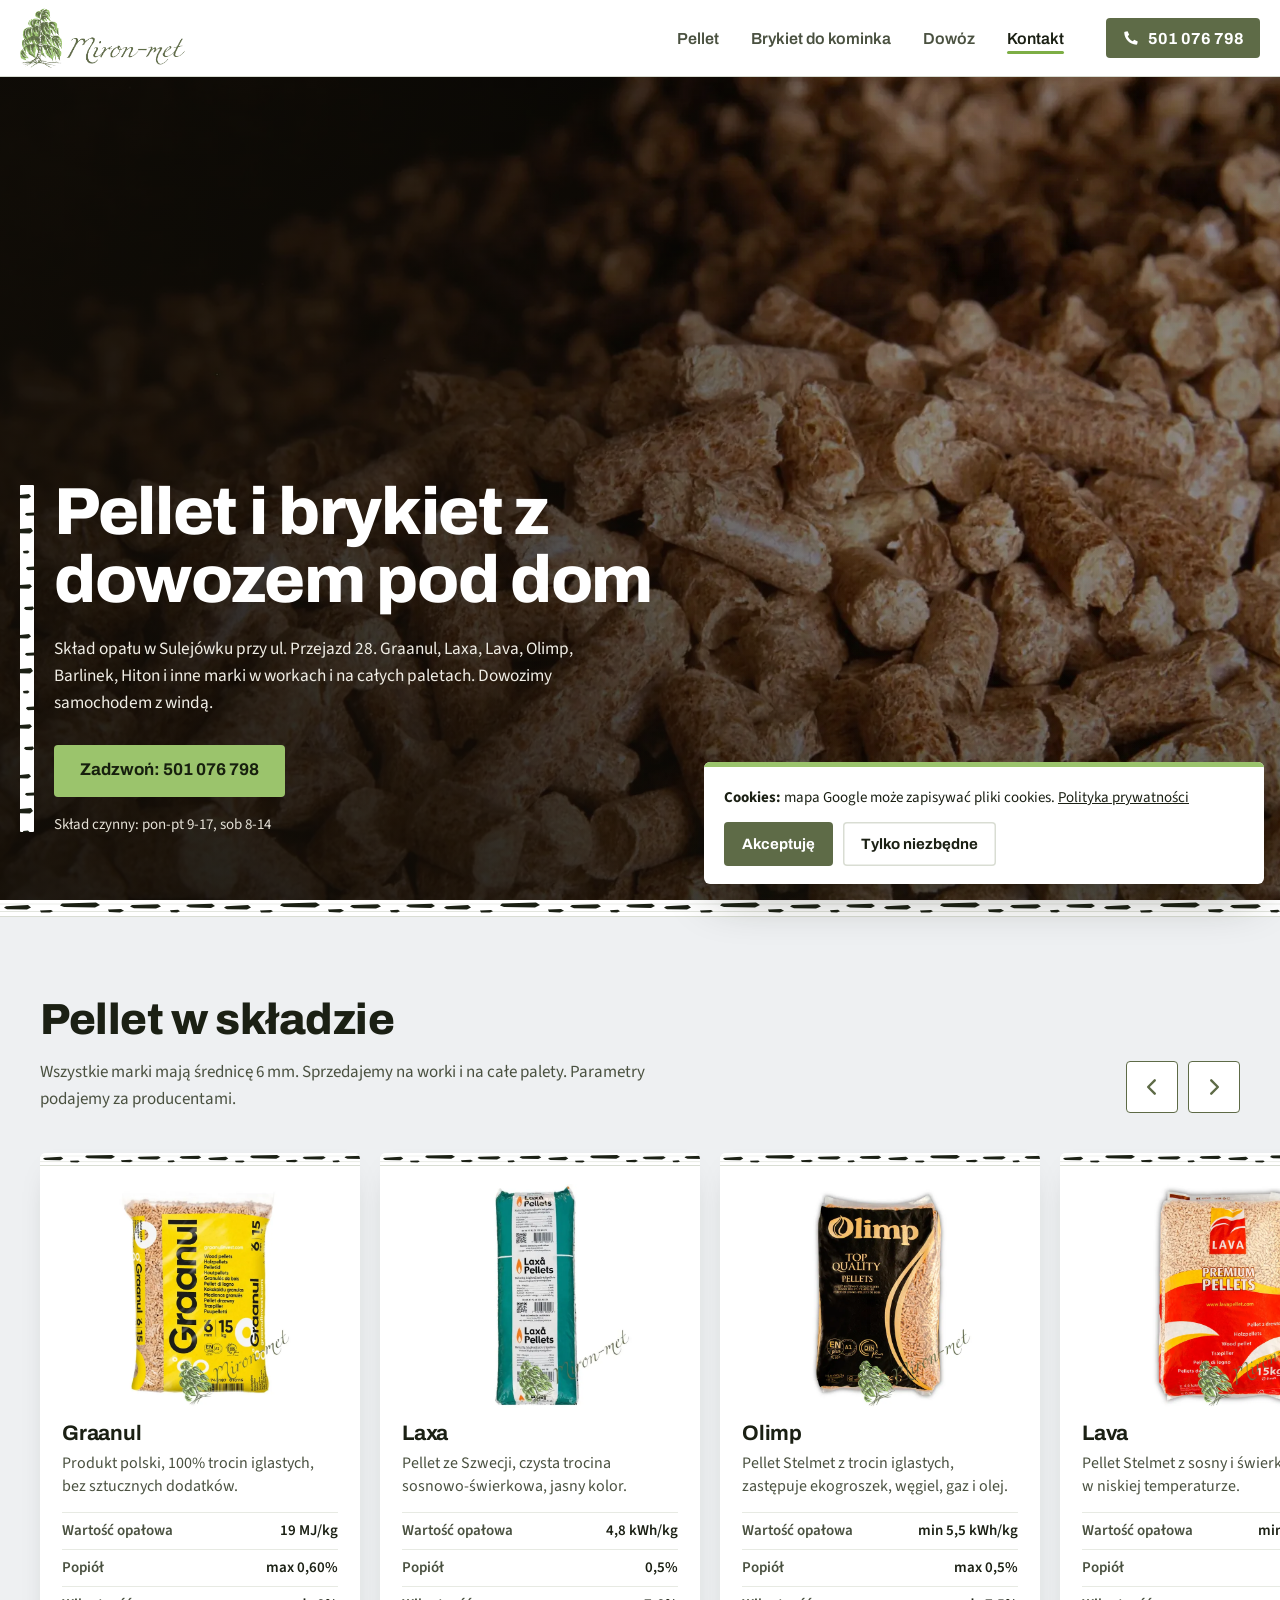
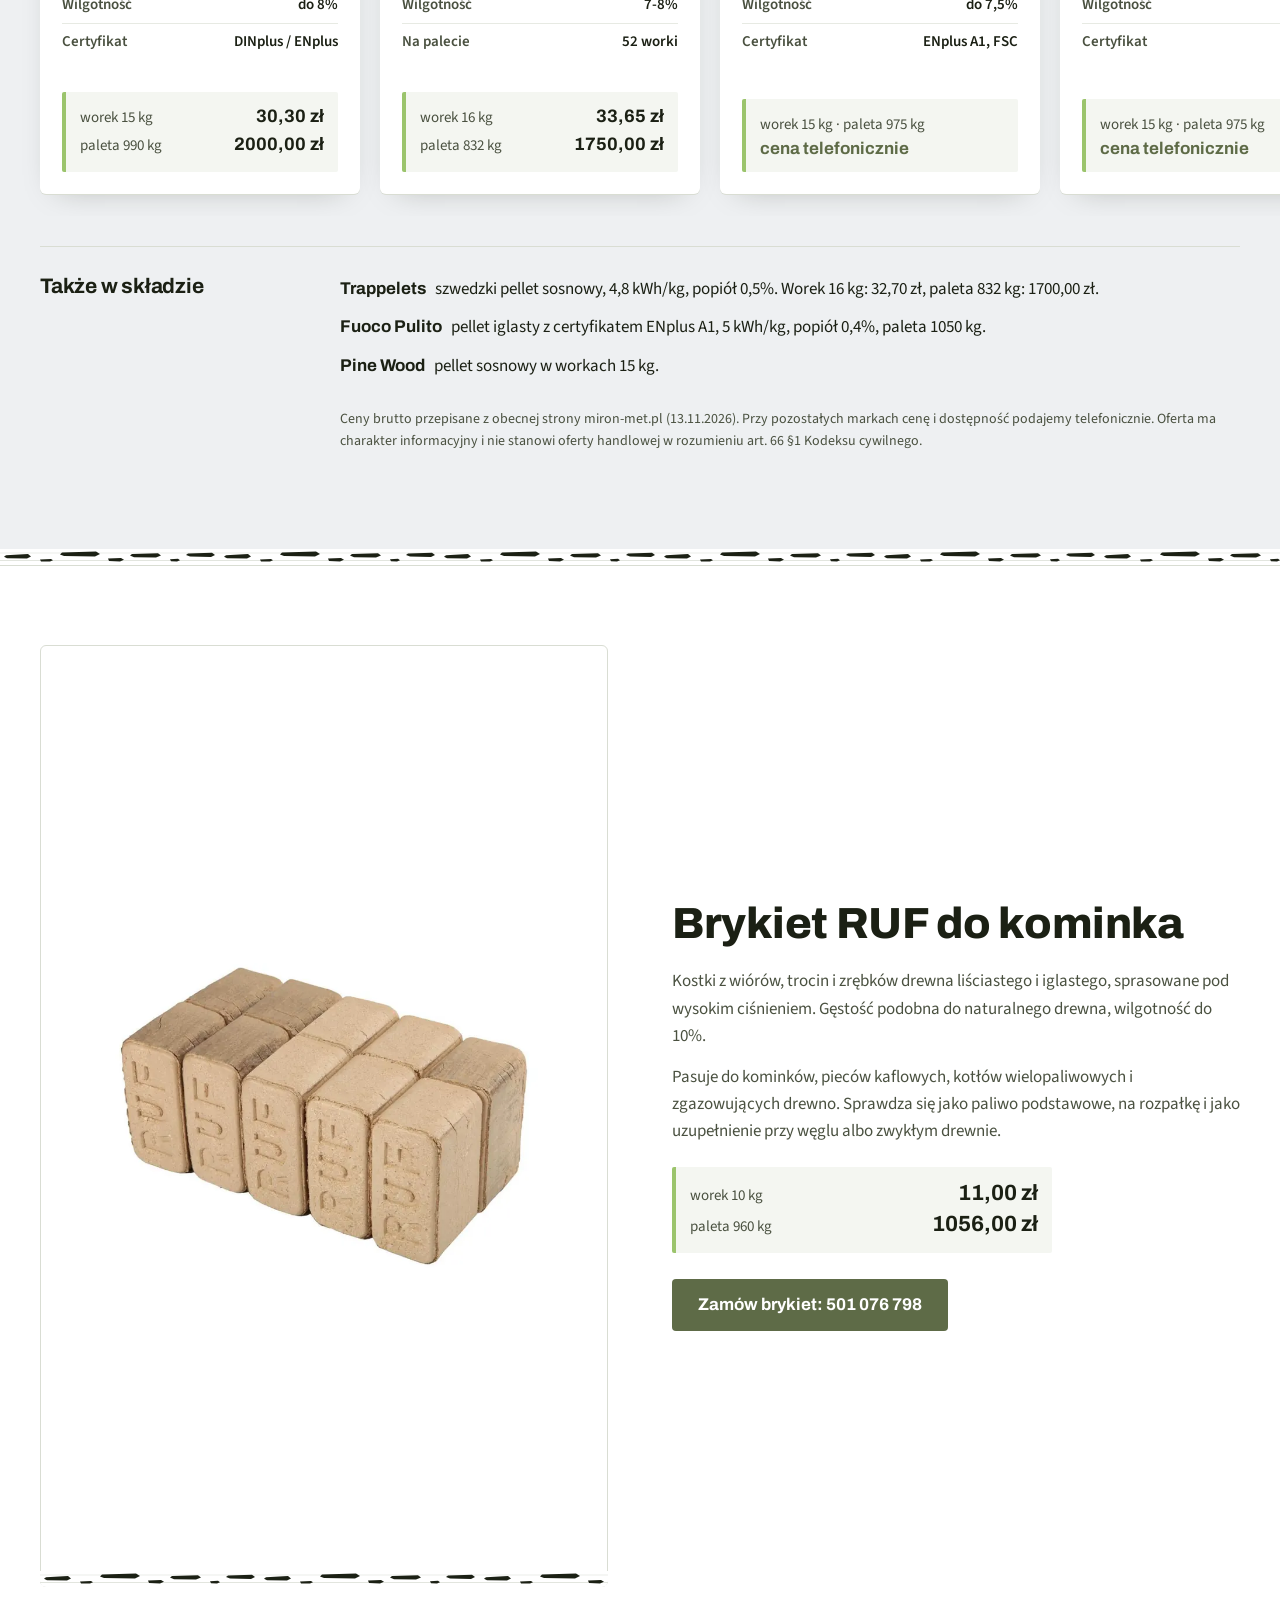
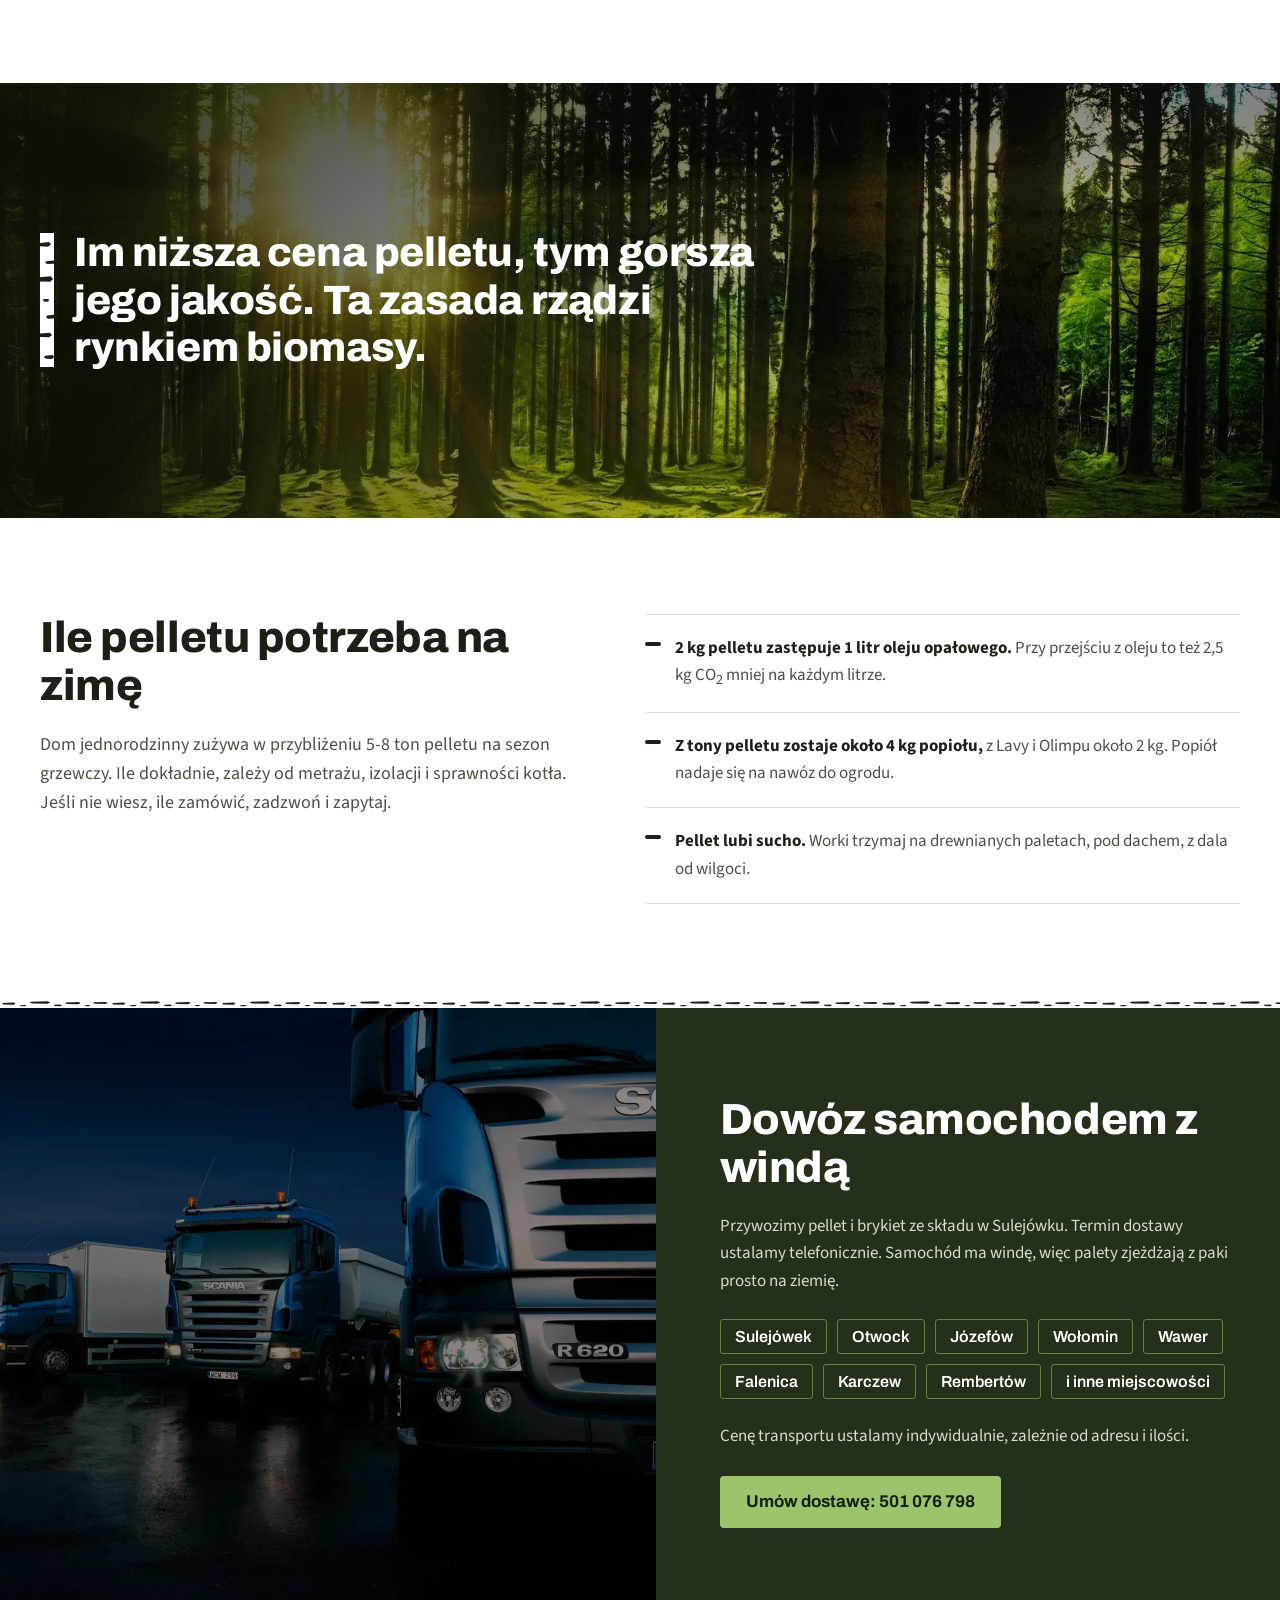
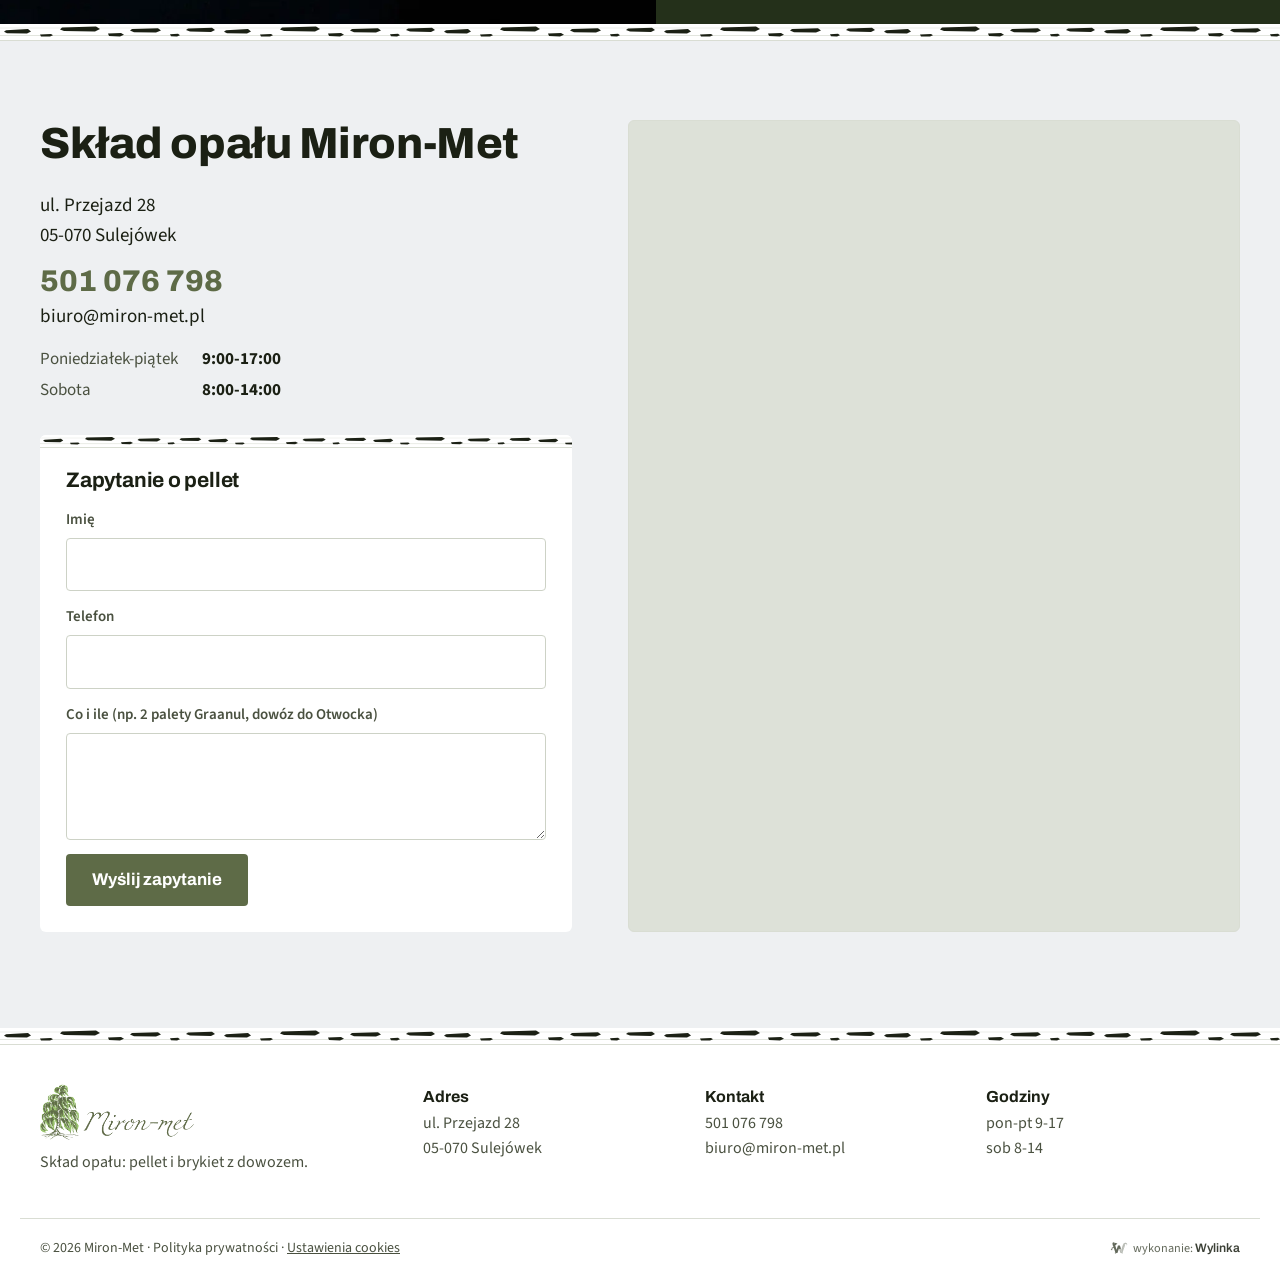
==== commit 71ef49d5: "Mniejszy baner cookies na telefonie" ====
--- a/index.html
+++ b/index.html
@@ -248,7 +248,7 @@
 </footer>
 
 <div class="cookies" id="cookies" role="dialog" aria-labelledby="ck-t" hidden>
-  <p id="ck-t"><b>Pliki cookies.</b> Mapa Google na stronie może zapisywać pliki cookies. Szczegóły w <a href="polityka-prywatnosci.html">polityce prywatności</a>.</p>
+  <p id="ck-t"><b>Cookies:</b> mapa Google może zapisywać pliki cookies. <a href="polityka-prywatnosci.html">Polityka prywatności</a></p>
   <div class="cookies__btn">
     <button class="btn btn--oliwka btn--maly" data-ck="all" type="button">Akceptuję</button>
     <button class="btn btn--jasny btn--maly" data-ck="min" type="button">Tylko niezbędne</button>
--- a/styl.css
+++ b/styl.css
@@ -245,7 +245,9 @@
   .stopka__in{grid-template-columns:1fr 1fr;gap:22px 18px}
   .stopka__firma{grid-column:1 / -1}
   .stopka__dol{flex-direction:column;align-items:flex-start}
-  .cookies{left:10px;right:10px;bottom:10px;padding:16px}
+  .cookies{left:8px;right:8px;bottom:8px;padding:16px 14px 12px;font-size:14px;line-height:1.4;display:flex;flex-direction:column}
+  .cookies p{margin-bottom:10px}
+  .cookies .btn--maly{min-height:40px;padding:8px 14px;font-size:14px;flex:1}
 }
 @media (max-height:700px) and (max-width:860px){
   .hero h1{font-size:clamp(30px,9vw,38px)}
